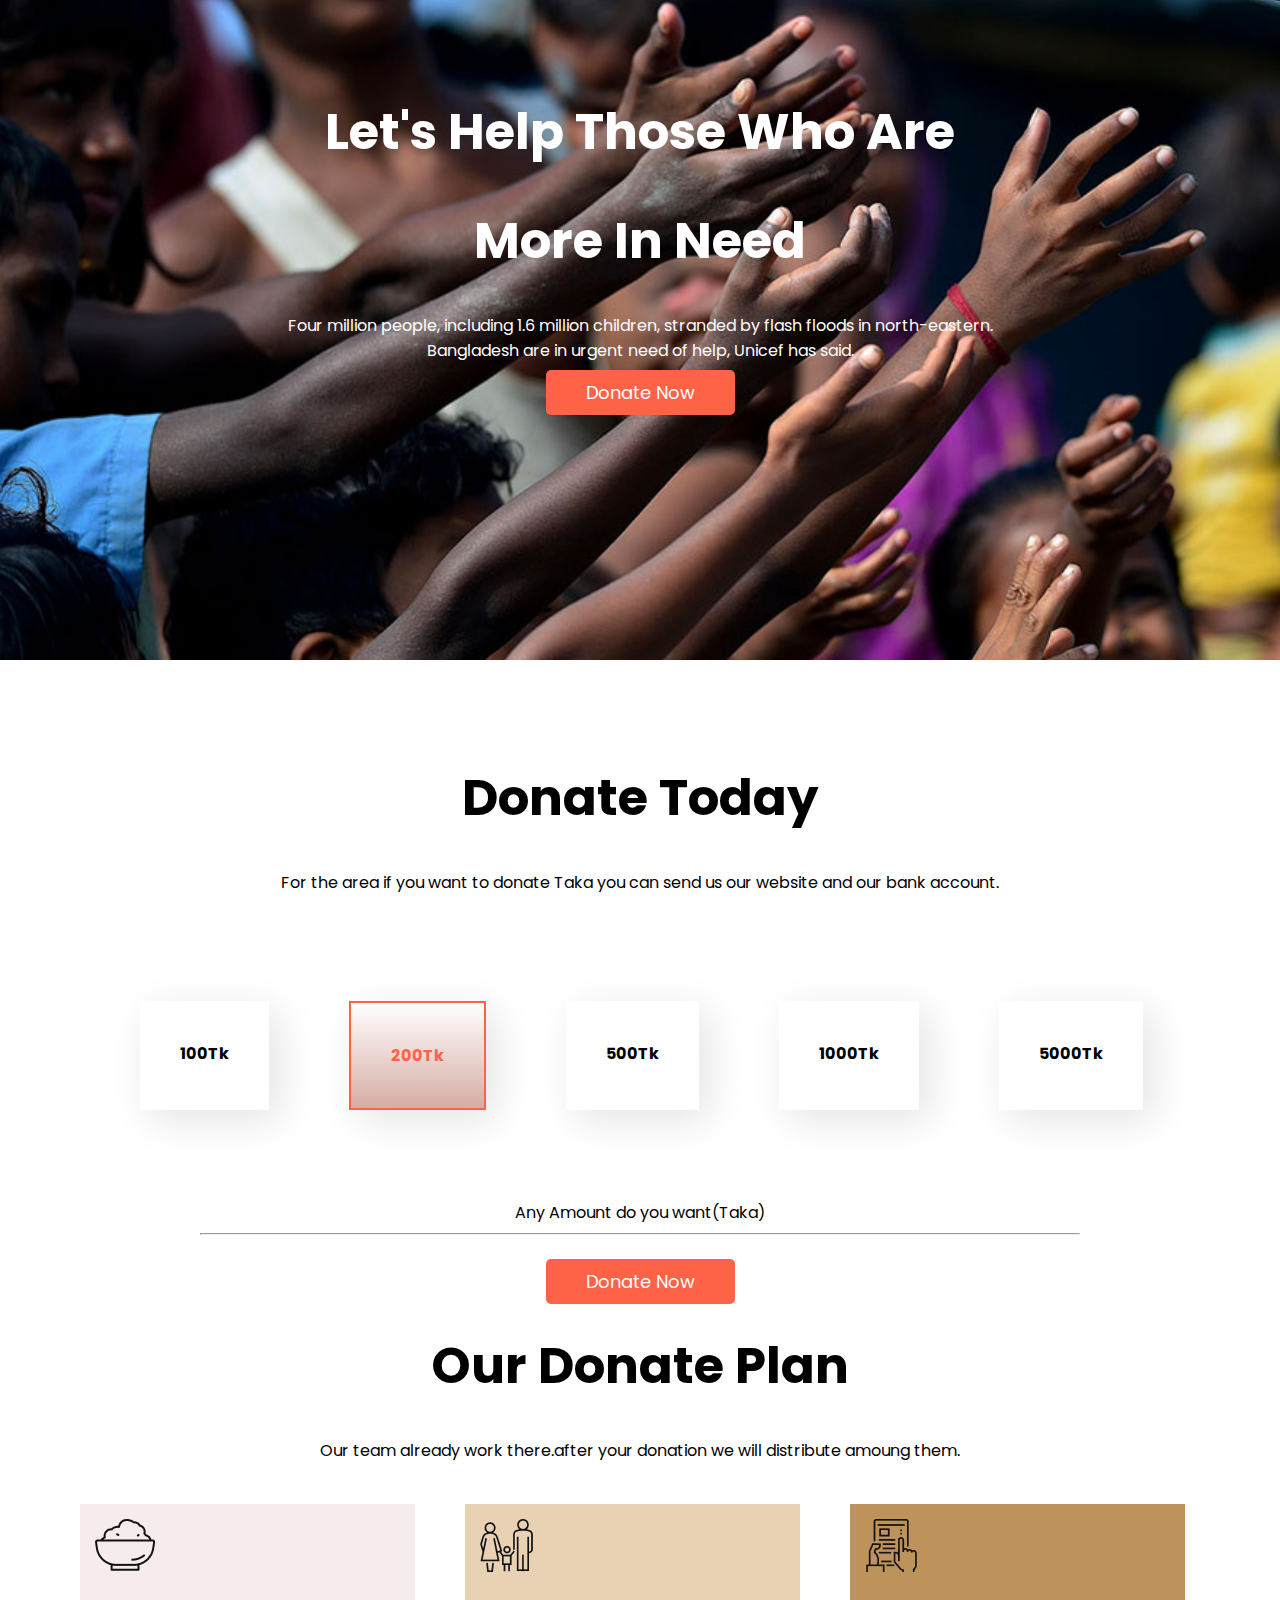
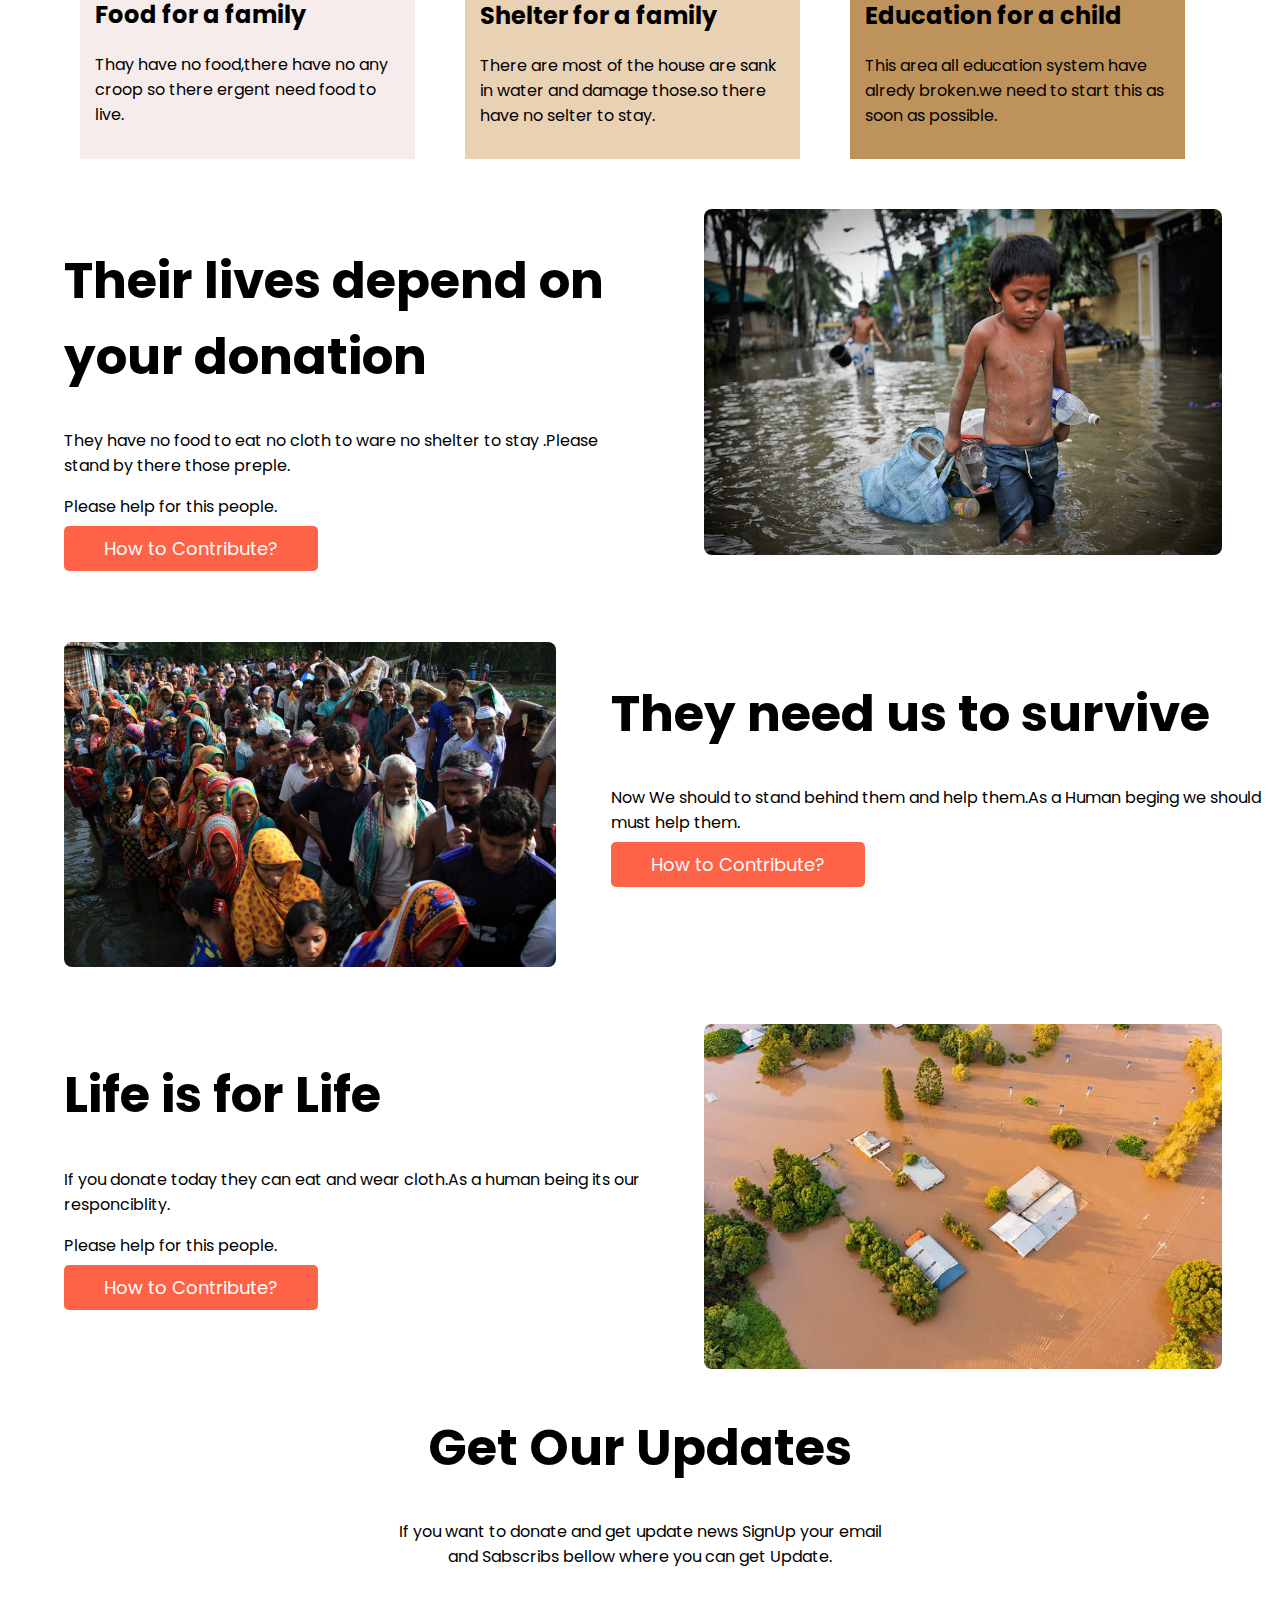
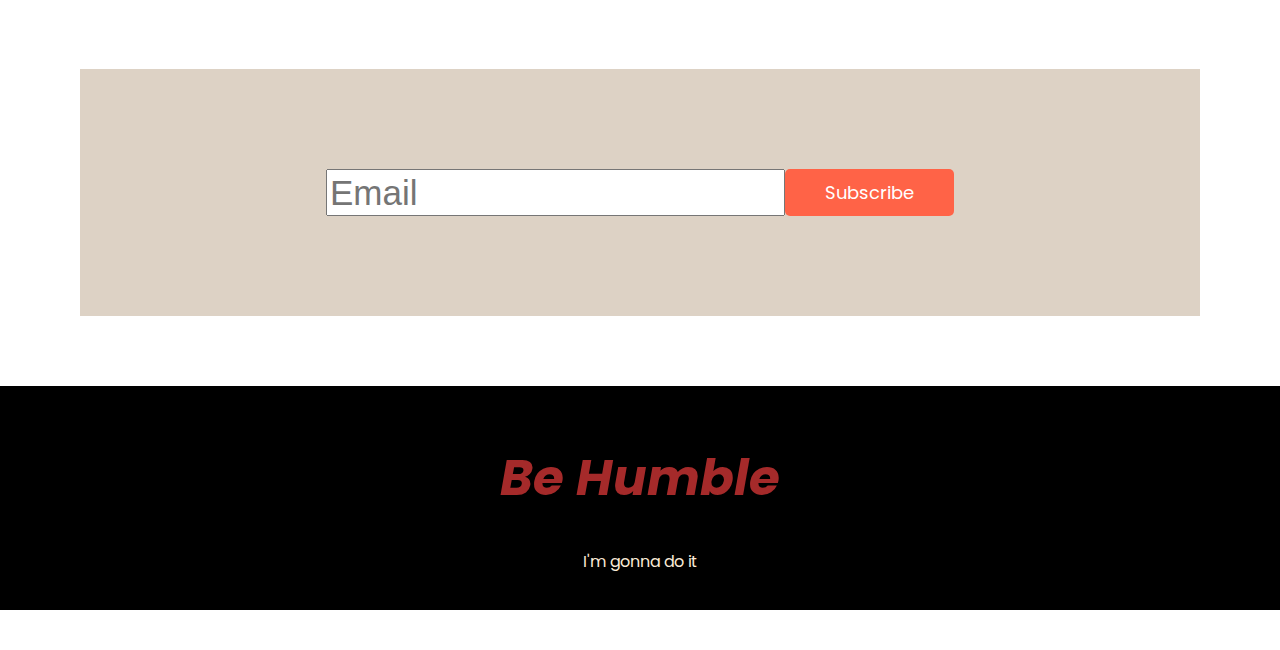
==== index.html @ 3314de48 "a commit" ====
<!DOCTYPE html>
<html lang="en">

<head>
    <meta charset="UTF-8">
    <meta http-equiv="X-UA-Compatible" content="IE=edge">
    <meta name="viewport" content="width=device-width, initial-scale=1.0">
    <title>Life is for Life</title>
    <!-- favicon link -->
    <link rel="shortcut icon" href="images/donation9.jpg" type="image/x-icon">
    <!-- google font start here -->
    <link rel="preconnect" href="https://fonts.googleapis.com">
    <link rel="preconnect" href="https://fonts.gstatic.com" crossorigin>
    <link href="https://fonts.googleapis.com/css2?family=Poppins&display=swap" rel="stylesheet">
    <!-- google font end here -->

    <link rel="stylesheet" href="style.css">

</head>

<body>
    <section class="first-section">
        <div class="help-section">
            <h1>Let's Help Those Who Are </h1>
            <h1>More In Need</h1>
            <p>Four million people, including 1.6 million children, stranded by flash floods in north-eastern.
                <br>Bangladesh are in urgent need of help, Unicef has said.
            </p>
            <a id="donate" class="donate-button" href="https://www.linkedin.com/in/aminul-islam-khan-orange-23259a234/"
                target="_blank">Donate Now</a>

        </div>
    </section>
    <!-- First Section End Here And second Section Start -->


    <section class="second-section">

        <h1>Donate Today</h1>
        <p>For the area if you want to donate Taka you can send us our website and our bank account.</p>
        <div class="amount">
            <div class="taka"><b>100Tk</b></div>
            <div id="red-mark" class="taka"><b>200Tk</b></div>
            <div class="taka"><b>500Tk</b></div>
            <div class="taka"><b>1000Tk</b></div>
            <div class="taka"><b>5000Tk</b></div>

        </div>
        Any Amount do you want(Taka)
        <hr><br>
        <span class="second-donate-button"> <a id="donate" class="donate-button"
                href="https://www.linkedin.com/in/aminul-islam-khan-orange-23259a234/" target="_blank">Donate
                Now</a></span>

    </section>
    <!-- Second section End Here and Third Section Start -->


    <section class="third-section">
        <div class="donate-plan">
            <h1>Our Donate Plan</h1>
            <p>Our team already work there.after your donation we will distribute amoung them.</p><br>

        </div>
        <div class="there-part">
            <div class="box-width food">
                <img src="icon/food.png" alt="">
                <h2>Food for a family</h2>
                <p>Thay have no food,there have no any croop so there ergent need food to live.</p>


            </div>


            <div class="box-width shelter">
                <img src="icon/shelter.png" alt="">

                <h2>Shelter for a family</h2>
                <p>There are most of the house are sank in water and damage those.so there have no selter to stay.
                </p>
            </div>


            <div class="box-width education ">
                <img src="icon/Frame-1.png" alt="">
                <h2>Education for a child</h2>
                <p>This area all education system have alredy broken.we need to start this as soon as possible.</p>
            </div>

        </div>

    </section>



    <!-- Third section End Here -->
    <!-- Now Start Forth Section -->




    <section class="forth-section">
        <div class="half-width">
            <div class="border">
                <h1>Their lives depend on
                    your donation</h1>
            </div>


            <p>They have no food to eat no cloth to ware no shelter to stay .Please stand by there those preple.
            </p>
            <p>
                Please help for this people.

            </p>
            <a class="donate-button" target="_blank"
                href="https://www.linkedin.com/in/aminul-islam-khan-orange-23259a234/">How to Contribute?</a>
        </div>
        <div class="half-width"><img src="images/donation9.jpg" alt="">
        </div>



    </section>
    <!-- Section Forth End here And Fifth start here -->

    <section>
        <div class="fifth-section">
            <div class="half-width"><img src="images/donation7.jpg" alt="">
            </div>
            <div class="border">
                <h1>They need us to survive</h1>
                <p>Now We should to stand behind them and help them.As a Human beging we should must help them.</p>
                <a class="donate-button" target="_blank"
                    href="https://www.linkedin.com/in/aminul-islam-khan-orange-23259a234/">How to Contribute?</a>
            </div>
        </div>

        </div>

    </section>
    <!-- Fifth Section End here -->


    <!-- Now Start Sixs Section here -->
    <section class="forth-section Six-number-section">
        <div class="half-width">
            <div class="border">
                <h1>Life is for Life</h1>
            </div>


            <p>If you donate today they can eat and wear cloth.As a human being its our responciblity.
            </p>
            <p>
                Please help for this people.

            </p>
            <a class="donate-button" target="_blank"
                href="https://www.linkedin.com/in/aminul-islam-khan-orange-23259a234/">How to Contribute?</a>
        </div>
        <div class="half-width"><img src="images/a.jpeg" alt="">
        </div>



    </section>


    <!-- Six section End here And seventh section start here -->
    <section>
        <div class="seven-section">
            <h1>Get Our Updates</h1>
            <p>If you want to donate and get update news SignUp your email<br>and Sabscribs bellow where you can get
                Update.</p>

        </div>

        <div id="mail" class="email-section">
            <input class="subcribe-mail" type="email" name="" id="" placeholder="Email">
            <a class="donate-button" target="_blank"
                href="https://www.linkedin.com/in/aminul-islam-khan-orange-23259a234/">Subscribe</a>
        </div>

    </section>


</body>
<footer>
    <div class="last-class-for-foter">
        <h1 class="humble">Be Humble</h1>
        <p class="do-it">I'm gonna do it</p>
    </div>
</footer>

</html>
---- style.css ----
body {
    font-family: 'Poppins', sans-serif;
    margin: 0;
}

/* First section style start here */
h1 {
    font-size: 50px;
}

.help-section {
    color: white;
    text-align: center;
    padding-top: 100px;


}

.first-section {
    width: auto;
    height: 700px;
    background-image: url(images/donation13.jpg);
    background-repeat: no-repeat;
    background-size: 100%;
    margin-top: -40px;

}

.donate-button {
    text-decoration: none;
    font-size: 18px;
    color: white;
    background-color: tomato;
    border-radius: 5px;
    padding: 10px 40px;

}

/* second section style start here */
.second-section {
    margin-top: 100px;
    text-align: center;
}

.amount {
    display: flex;
    width: 20%;
    margin-left: 50px;
    padding: 50px;
}

.taka {
    padding: 40px;
    margin: 40px;
    box-shadow: 10px 10px 40px rgb(230, 228, 228);
}

#red-mark {
    border: 2px solid tomato;
    background-image: linear-gradient(white, rgba(212, 165, 157, 0.925));
    color: tomato;

}

.second-donate-button {
    margin-top: 100px;

    margin-bottom: 100px;
}

hr {
    margin-left: 200px;
    margin-right: 200px;
}

.other-taka {
    color: gray;
}

/* second section End here */
/* Now Start third section Style */


.donate-plan {
    text-align: center;
}

.there-part {
    display: flex;
    margin-left: 30px;
    margin-right: 30px;

}

.box-width {
    width: 25%;
    margin-left: 50px;
}

.food {
    background-color: rgba(245, 234, 234, 0.911);
    padding: 15px 15px;
}

.shelter {
    background-color: rgba(228, 199, 164, 0.829);
    padding: 15px 15px;
}

.education {
    background-color: rgba(177, 127, 61, 0.849);
    padding: 15px 15px;
}



/* Forth section Style start now */


.half-width {
    width: 50%;
    padding-left: 5%;
}

.half-width img {
    width: 90%;
    border-radius: 8px;
}

.forth-section {
    display: flex;
    margin-top: 50px;
}

/* section forth End here Section fivth And Sixs Style now */
.fifth-section {
    display: flex;
    margin-top: 80px;
}



/* here Section Seven start now */
.seven-section {
    text-align: center;
}

.email-section {
    text-align: center;
    margin: 100px 80px;
    background-color: rgb(221, 210, 197);
    display: flex;
    padding-left: 200px;
    justify-content: center;
    justify-items: center;

    margin-bottom: 70px;
}

#mail {
    padding: 100px;

}

.subcribe-mail {
    font-size: 35px;
}


/* here Footer Style start  */
footer {
    text-align: center;
    background-color: black;

}

.humble {
    font-style: italic;
    color: brown;


}

.do-it {
    color: antiquewhite;


}

.last-class-for-foter {
    padding: 20px;
}
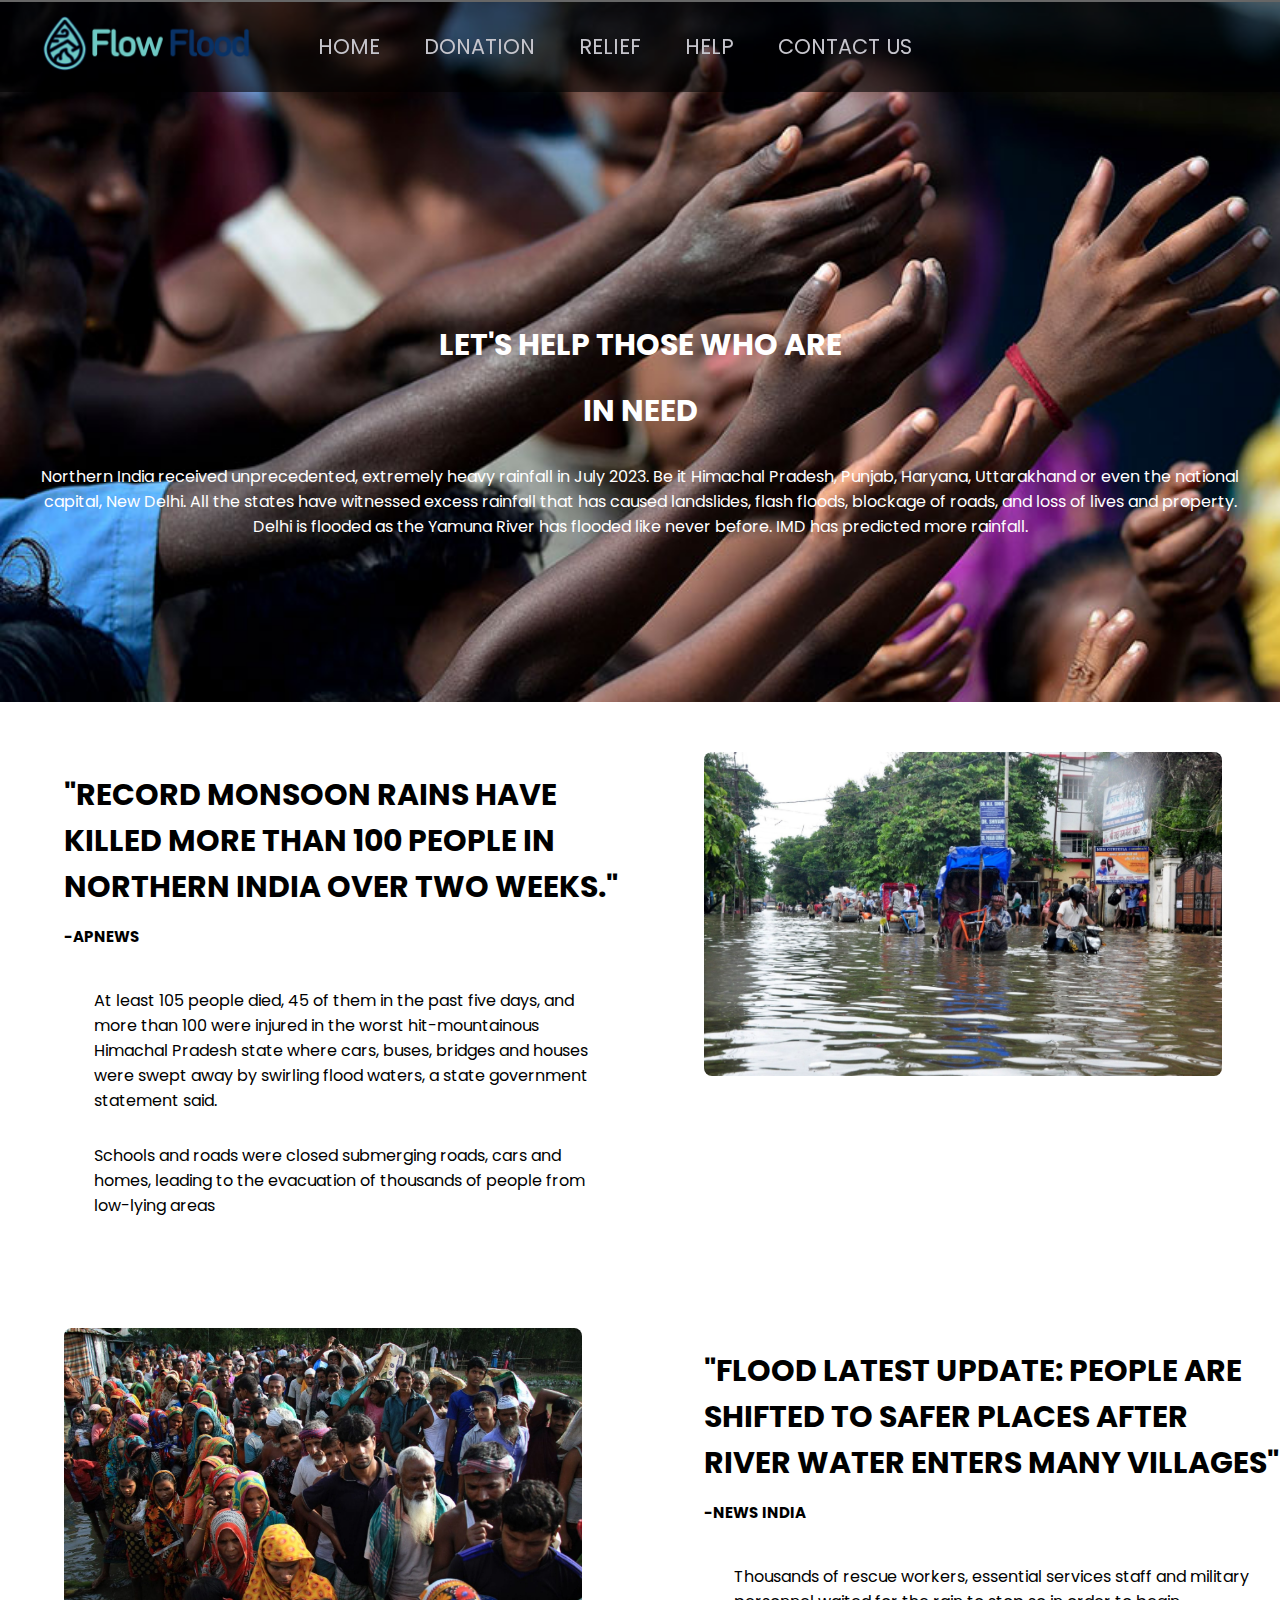
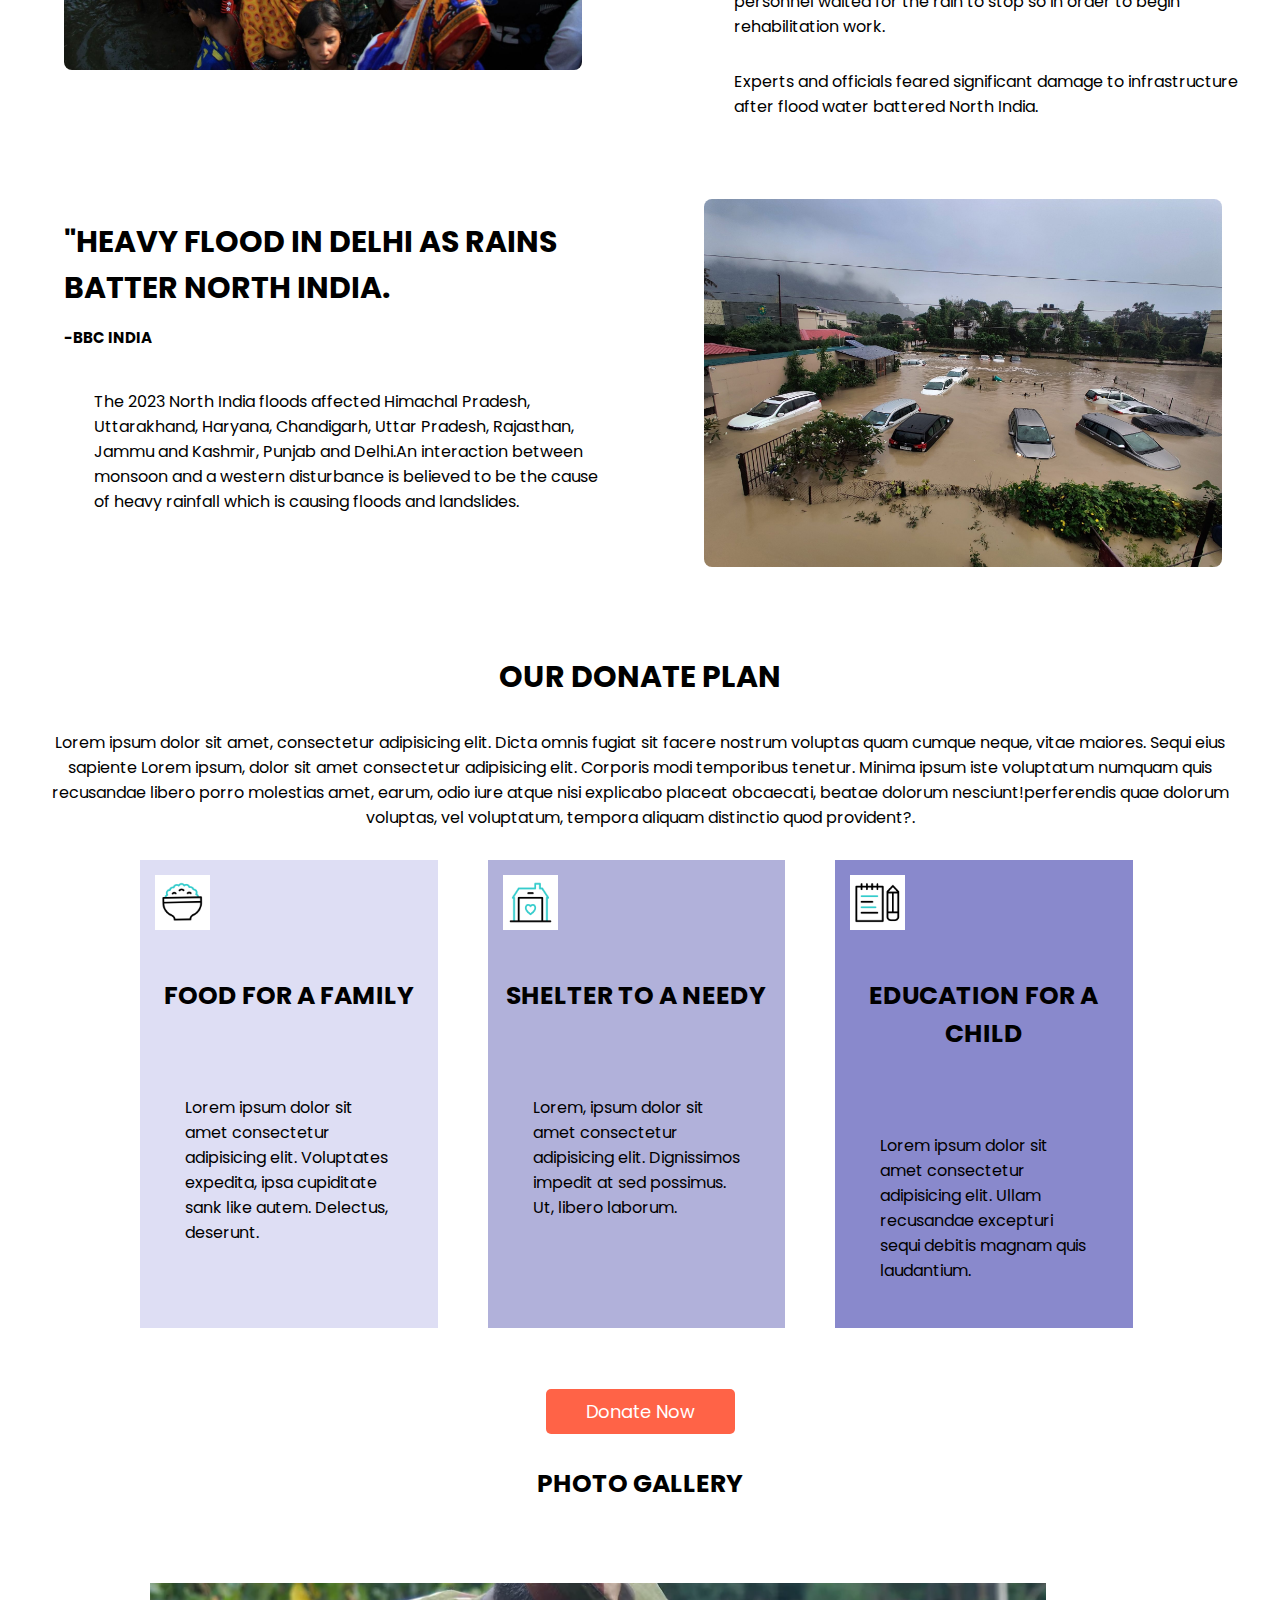
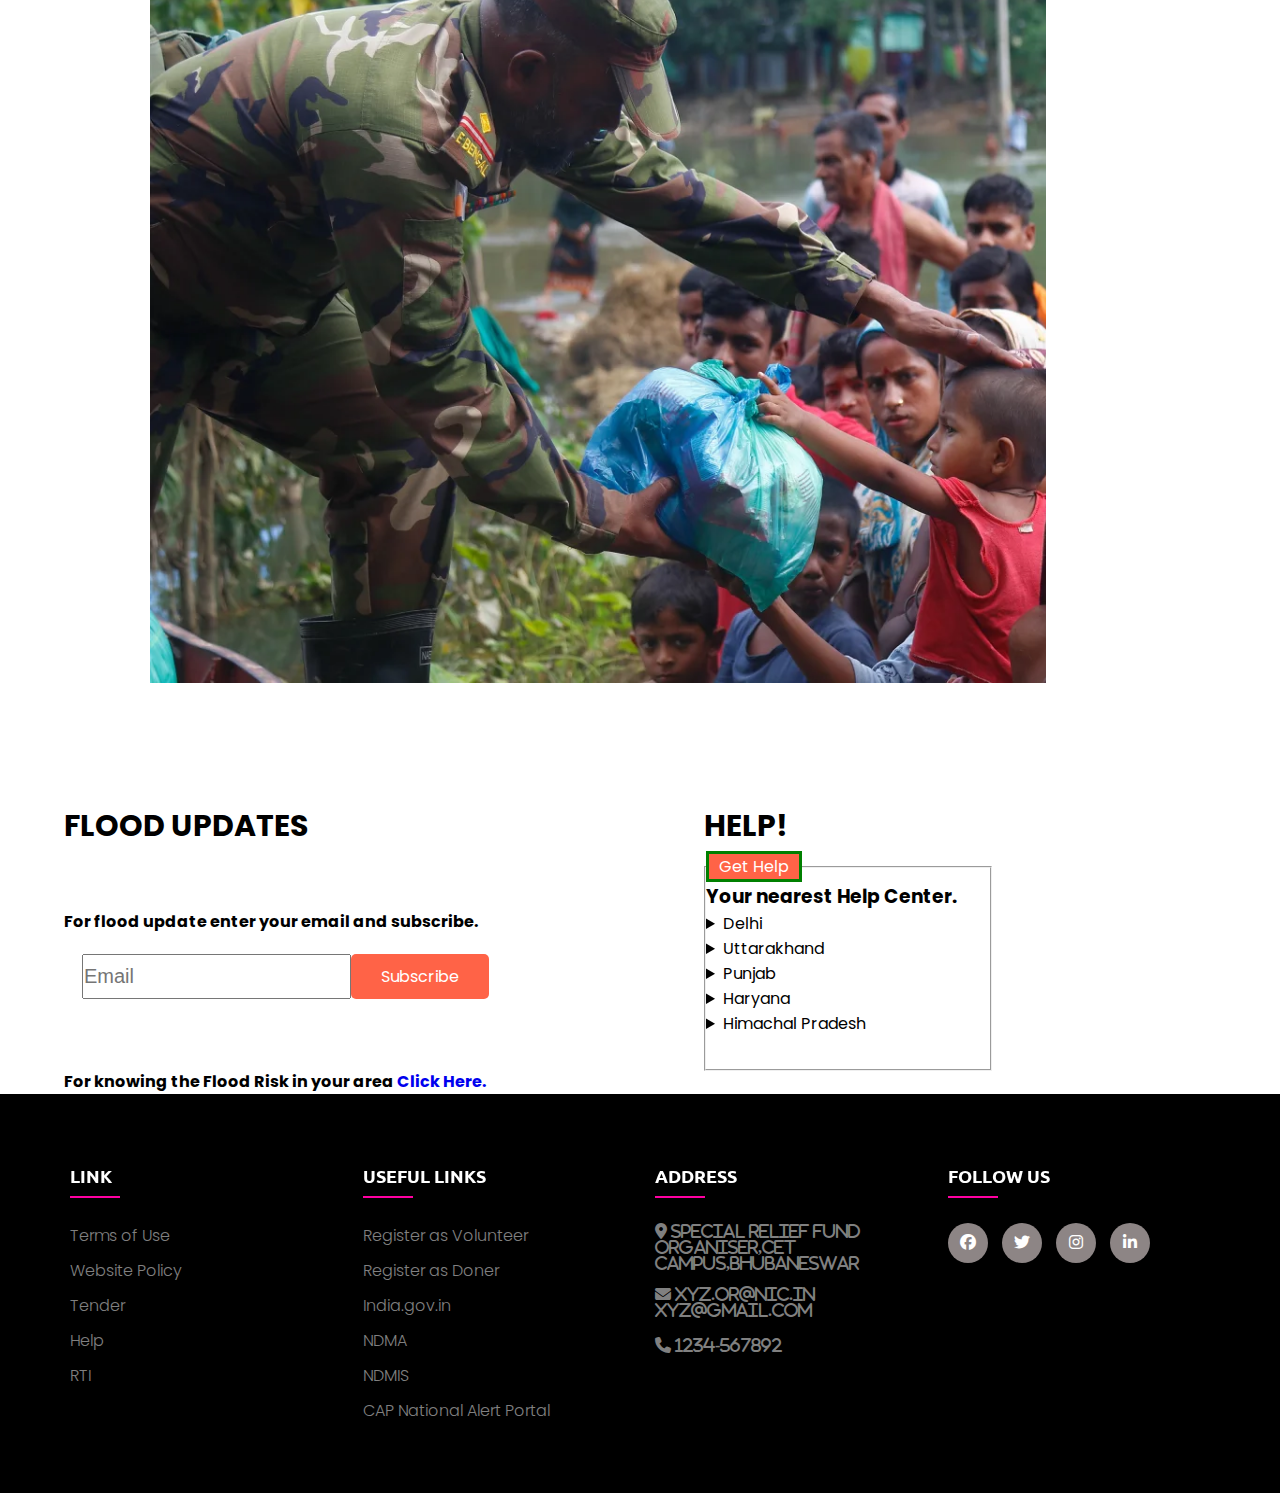
==== commit 0dab1ceb: "images" ====
--- a/index.html
+++ b/index.html
@@ -5,191 +5,273 @@
     <meta charset="UTF-8">
     <meta http-equiv="X-UA-Compatible" content="IE=edge">
     <meta name="viewport" content="width=device-width, initial-scale=1.0">
-    <title>Life is for Life</title>
-    <!-- favicon link -->
-    <link rel="shortcut icon" href="images/donation9.jpg" type="image/x-icon">
-    <!-- google font start here -->
-    <link rel="preconnect" href="https://fonts.googleapis.com">
-    <link rel="preconnect" href="https://fonts.gstatic.com" crossorigin>
+    <title>Flow Flood</title>
+
+
     <link href="https://fonts.googleapis.com/css2?family=Poppins&display=swap" rel="stylesheet">
-    <!-- google font end here -->
-
+    
+    <link rel="stylesheet" type="text/css" href="https://cdnjs.cloudflare.com/ajax/libs/font-awesome/6.4.0/css/all.min.css">
     <link rel="stylesheet" href="style.css">
 
 </head>
 
 <body>
-    <section class="first-section">
+    <nav id="navbar">
+        <div id="logo">
+            <img src="icon/logo.png" alt="flowflood.com">
+        </div>
+        <ul>
+            <li class="item"><a href="#">HOME</a></li>
+            <li class="item"><a href="#forth-section">DONATION</a></li>
+            <li class="item"><a href="#fifth-section">RELIEF</a></li>
+            <li class="item"><a href="#help">HELP</a></li>
+            <li class="item"><a href="#footer">CONTACT US</a></li>
+        </ul>
+    </nav>
+
+
+    <section class="first-section" >
         <div class="help-section">
             <h1>Let's Help Those Who Are </h1>
-            <h1>More In Need</h1>
-            <p>Four million people, including 1.6 million children, stranded by flash floods in north-eastern.
-                <br>Bangladesh are in urgent need of help, Unicef has said.
-            </p>
-            <a id="donate" class="donate-button" href="https://www.linkedin.com/in/aminul-islam-khan-orange-23259a234/"
-                target="_blank">Donate Now</a>
-
-        </div>
-    </section>
-    <!-- First Section End Here And second Section Start -->
+            <h1>In Need</h1>
+            <p>Northern India received unprecedented, extremely heavy rainfall in July 2023. Be it Himachal Pradesh, Punjab, Haryana, Uttarakhand or even the national capital, New Delhi.
+                All the states have witnessed excess rainfall that has caused landslides, flash floods, blockage of roads, and loss of lives and property.
+                Delhi is flooded as the Yamuna River has flooded like never before. IMD has predicted more rainfall. 
+            </p>
+        </div>
+    </section>
+
+
 
 
     <section class="second-section">
-
-        <h1>Donate Today</h1>
-        <p>For the area if you want to donate Taka you can send us our website and our bank account.</p>
-        <div class="amount">
-            <div class="taka"><b>100Tk</b></div>
-            <div id="red-mark" class="taka"><b>200Tk</b></div>
-            <div class="taka"><b>500Tk</b></div>
-            <div class="taka"><b>1000Tk</b></div>
-            <div class="taka"><b>5000Tk</b></div>
-
-        </div>
-        Any Amount do you want(Taka)
-        <hr><br>
-        <span class="second-donate-button"> <a id="donate" class="donate-button"
-                href="https://www.linkedin.com/in/aminul-islam-khan-orange-23259a234/" target="_blank">Donate
-                Now</a></span>
-
-    </section>
-    <!-- Second section End Here and Third Section Start -->
-
-
-    <section class="third-section">
-        <div class="donate-plan">
-            <h1>Our Donate Plan</h1>
-            <p>Our team already work there.after your donation we will distribute amoung them.</p><br>
-
-        </div>
-        <div class="there-part">
-            <div class="box-width food">
-                <img src="icon/food.png" alt="">
-                <h2>Food for a family</h2>
-                <p>Thay have no food,there have no any croop so there ergent need food to live.</p>
-
-
-            </div>
-
-
-            <div class="box-width shelter">
-                <img src="icon/shelter.png" alt="">
-
-                <h2>Shelter for a family</h2>
-                <p>There are most of the house are sank in water and damage those.so there have no selter to stay.
-                </p>
-            </div>
-
-
-            <div class="box-width education ">
-                <img src="icon/Frame-1.png" alt="">
-                <h2>Education for a child</h2>
-                <p>This area all education system have alredy broken.we need to start this as soon as possible.</p>
-            </div>
-
-        </div>
-
-    </section>
-
-
-
-    <!-- Third section End Here -->
-    <!-- Now Start Forth Section -->
-
-
-
-
-    <section class="forth-section">
         <div class="half-width">
             <div class="border">
-                <h1>Their lives depend on
-                    your donation</h1>
-            </div>
-
-
-            <p>They have no food to eat no cloth to ware no shelter to stay .Please stand by there those preple.
+                <h1>"Record monsoon rains have killed more than 100 people in northern India over two weeks."</h1>
+                <h6>-APNEWS</h6>
+            </div>
+            <p>At least 105 people died, 45 of them in the past five days, and more than 100 were injured in the worst hit-mountainous Himachal Pradesh state where cars, buses, bridges and houses were swept away by swirling flood waters, a state government statement said. 
             </p>
             <p>
-                Please help for this people.
-
-            </p>
-            <a class="donate-button" target="_blank"
-                href="https://www.linkedin.com/in/aminul-islam-khan-orange-23259a234/">How to Contribute?</a>
-        </div>
-        <div class="half-width"><img src="images/donation9.jpg" alt="">
-        </div>
-
-
-
-    </section>
-    <!-- Section Forth End here And Fifth start here -->
+                Schools and roads were closed
+                submerging roads, cars and homes,<tr> leading to the evacuation of thousands of people from </tr>low-lying areas
+            </p>
+        </div>
+        <div class="half-width"><img src="images/flood1.jpeg" alt="">
+        </div>
+    </section>
+
+
 
     <section>
-        <div class="fifth-section">
-            <div class="half-width"><img src="images/donation7.jpg" alt="">
-            </div>
+        <div class="third-section">
+            <div class="half-width">
+                <img src="images/flood2.jpg" alt="">
+            </div>
+            <div class="half-width">
             <div class="border">
-                <h1>They need us to survive</h1>
-                <p>Now We should to stand behind them and help them.As a Human beging we should must help them.</p>
-                <a class="donate-button" target="_blank"
-                    href="https://www.linkedin.com/in/aminul-islam-khan-orange-23259a234/">How to Contribute?</a>
-            </div>
-        </div>
-
-        </div>
-
-    </section>
-    <!-- Fifth Section End here -->
-
-
-    <!-- Now Start Sixs Section here -->
-    <section class="forth-section Six-number-section">
+                <h1>"Flood Latest Update: people are Shifted To Safer Places After river Water Enters many villages"</h1>
+                <h6>-NEWS INDIA</h6>
+            </div>
+            <P>
+                Thousands of rescue workers, essential services staff and military personnel waited for the rain to stop so in order to begin rehabilitation work.
+            </p>
+            <p>
+                Experts and officials feared significant damage to infrastructure after  flood water battered North India.
+            </p>
+            </div>
+        </div>
+    </section>
+
+
+
+
+    <section class="second-section Six-number-section">
         <div class="half-width">
             <div class="border">
-                <h1>Life is for Life</h1>
-            </div>
-
-
-            <p>If you donate today they can eat and wear cloth.As a human being its our responciblity.
-            </p>
-            <p>
-                Please help for this people.
-
-            </p>
-            <a class="donate-button" target="_blank"
-                href="https://www.linkedin.com/in/aminul-islam-khan-orange-23259a234/">How to Contribute?</a>
-        </div>
-        <div class="half-width"><img src="images/a.jpeg" alt="">
-        </div>
-
-
-
-    </section>
-
-
-    <!-- Six section End here And seventh section start here -->
-    <section>
-        <div class="seven-section">
-            <h1>Get Our Updates</h1>
-            <p>If you want to donate and get update news SignUp your email<br>and Sabscribs bellow where you can get
-                Update.</p>
-
-        </div>
-
-        <div id="mail" class="email-section">
-            <input class="subcribe-mail" type="email" name="" id="" placeholder="Email">
-            <a class="donate-button" target="_blank"
-                href="https://www.linkedin.com/in/aminul-islam-khan-orange-23259a234/">Subscribe</a>
-        </div>
-
-    </section>
-
+                <h1>"heavy Flood in Delhi as rains batter north India.</h1>
+                <h6>-BBC INDIA</h6>
+            </div>
+            <p>The 2023 North India floods affected Himachal Pradesh, Uttarakhand, Haryana, Chandigarh, Uttar Pradesh, Rajasthan, Jammu and Kashmir, Punjab and Delhi.An interaction between monsoon and a western disturbance is believed to be the cause of heavy rainfall which is causing floods and landslides.
+            </p>
+        </div>
+        <div class="half-width"><img src="images/flood4.jpg" alt="">
+        </div>
+    </section>
+
+
+
+
+
+    
+    <section class="forth-section" id="forth-section">
+        <div class="donate-plan">
+            <h1 id="plan">Our Donate Plan</h1>
+            <p id="plan">Lorem ipsum dolor sit amet, consectetur adipisicing elit. Dicta omnis fugiat sit facere nostrum voluptas quam cumque neque, vitae maiores. Sequi eius sapiente Lorem ipsum, dolor sit amet consectetur adipisicing elit. Corporis modi temporibus tenetur. Minima ipsum iste voluptatum numquam quis recusandae libero porro molestias amet, earum, odio iure atque nisi explicabo placeat obcaecati, beatae dolorum nesciunt!perferendis quae dolorum voluptas, vel voluptatum, tempora aliquam distinctio quod provident?.</p>
+
+        </div>
+        <div class="three-part">
+            <div class="box-width donatefood">
+                <img id="pic" src="icon/rice.gif" alt="">
+                <h2>Food for a family</h2>
+                <p>Lorem ipsum dolor sit amet consectetur adipisicing elit. Voluptates expedita, ipsa cupiditate sank like autem. Delectus, deserunt.</p>
+            </div>
+
+            <div class="box-width donateshelter">
+                <img id="pic" src="icon/shelter.gif" alt="">
+
+                <h2>Shelter to a needy</h2>
+                <p>Lorem, ipsum dolor sit amet consectetur adipisicing elit. Dignissimos impedit at sed possimus. Ut, libero laborum.
+                </p>
+            </div>
+
+            <div class="box-width donateeducation ">
+                <img id="pic" src="icon/notebook.gif" alt="">
+                <h2>Education for a child</h2>
+                <p>Lorem ipsum dolor sit amet consectetur adipisicing elit. Ullam recusandae excepturi sequi debitis magnam quis laudantium.</p>
+            </div>
+
+        </div>
+
+        <div class="button-section">
+            <a id="donate" class="donate-button" href="https://cloud.info.unicef.org/become-a-member?utm_id=7015q0000004t9MAAQ&utm_source=google&utm_medium=cpc&utm_campaign=Generic_Search&adgroupid=144897035944&utm_term=donation%20ngo&campaignid=17569150762&adgroupid=144897035944&adid=605949172696&gad=1&gclid=CjwKCAjwwb6lBhBJEiwAbuVUSk_qMQ96brgd8uR2pLHYAf7dkxC4FjOWPz4ctaDTxfpVh9VEJf_GSBoC-hkQAvD_BwE"
+            target="_blank">Donate Now</a>
+        </div>
+
+    </section>
+
+
+
+
+    <section class="fifth-section" id="fifth-section">
+        <h2>PHOTO GALLERY</h2>
+        <div class="slider-frame">
+            <div class="slide-images" id="imgcontainer">
+                    <div class="img-container" >
+                        <img src="images/relief1.webp">
+                    </div>
+                    <div class="img-container" >
+                        <img src="images/relief2.jpg">
+                    </div>
+                    <div class="img-container" >
+                        <img src="images/relief3.webp">
+                    </div>
+            </div>
+        </div>
+    </section>
+
+
+
+
+
+
+    
+    <section class="sixth-section">
+        <div class="half-width"> 
+            <h1>Flood Updates</h1>
+            <h4>For flood update enter your email and subscribe.</h4>
+
+            <div id="mail" class="email-section">
+                <input class="subcribe-mail" type="email" name="" id="" placeholder="Email">
+                <a class="subscribe-button" target="_blank"
+                    href="https://srcodisha.nic.in/mobileno-register.php">Subscribe</a>
+            </div>
+
+            <div class="fifth-section">
+                <h4>For knowing the Flood Risk in your area <a href="https://ffs.india-water.gov.in/">Click Here.</a></h4>
+            </div>
+        </div>
+
+        <div class="half-width" id="help">
+            <h1>help!</h1>
+            <form action="">
+                <fieldset>
+                    <legend>Get Help</legend>
+                    <h3>Your nearest Help Center.</h3>
+                    <details>
+                        <summary>Delhi</summary>
+                        <h5>CONTACT: 4734887245</h5>
+                        <h5>ADDRESS: xyz,XYZ</h5>
+                    </details>
+                    <details>
+                        <summary>Uttarakhand</summary>
+                        <h5>CONTACT: 4734887245</h5>
+                        <h5>ADDRESS: xyz,XYZ</h5>
+                    </details>
+                    <details>
+                        <summary>Punjab</summary>
+                        <h5>CONTACT: 4734887245</h5>
+                        <h5>ADDRESS: xyz,XYZ</h5>
+                    </details>
+                    <details>
+                        <summary>Haryana</summary>
+                        <h5>CONTACT: 4734887245</h5>
+                        <h5>ADDRESS: xyz,XYZ</h5>
+                    </details>
+                    <details>
+                        <summary>Himachal Pradesh</summary>
+                        <h5>CONTACT: 4734887245</h5>
+                        <h5>ADDRESS: xyz,XYZ</h5>
+                    </details>
+                </fieldset>
+            </form>
+        </div>
+    </section>
 
 </body>
-<footer>
-    <div class="last-class-for-foter">
-        <h1 class="humble">Be Humble</h1>
-        <p class="do-it">I'm gonna do it</p>
+
+
+
+
+
+<footer class="footer" id="footer">
+    <div class="container">
+        <div class="row">
+
+            <div class="footer-col">
+                <h5>LINK</h5>
+                <ul>
+                    <li><a href="https://ndma.gov.in/terms-and-conditions">Terms of Use</a></li>
+                    <li><a href="https://ndma.gov.in/website-policy">Website Policy</a></li>
+                    <li><a href="https://ndma.gov.in/tender">Tender</a></li>
+                    <li><a href="https://ndma.gov.in/help">Help</a></li>
+                    <li><a href="https://ndma.gov.in/rti-0">RTI</a></li>
+                </ul>
+            </div>
+
+            <div class="footer-col">
+                <h5>USEFUL LINKS</h5>
+                <ul>
+                    <li><a href="https://self4society.mygov.in/">Register as Volunteer</a></li>
+                    <li><a href="https://self4society.mygov.in/indiafightscovid19/">Register as Doner</a></li>
+                    <li><a href="https://www.india.gov.in/">India.gov.in</a></li>
+                    <li><a href="http://www.ndma.gov.in/en/">NDMA</a></li>
+                    <li><a href="https://ndmindia.mha.gov.in/ndmis">NDMIS</a></li>
+                    <li><a href="https://sachet.ndma.gov.in/">CAP National Alert Portal</a></li>
+                </ul>
+            </div>
+
+            <div class="footer-col">
+                <h5>ADDRESS</h5>
+                <ul>
+                    <li><a href="#"><i class="fa-solid fa-location-dot"> SPECIAL RELIEF FUND ORGANISER,CET CAMPUS,BHUBANESWAR</i></a></li>
+                    <li><a href="#"><i class="fa fa-envelope"> xyz.or@nic.in <br>xyz@gmail.com</i></a></li>
+                    <li><a href="#"><i class="fa-solid fa-phone"> 1234-567892</i></a></li>
+                </ul>
+            </div>
+
+            <div class="footer-col">
+                <h5>FOLLOW US</h5>
+                <div class="social-links">
+                    <a href="#"><i class="fab fa-facebook"></i></a>
+                    <a href="#"><i class="fab fa-twitter"></i></a>
+                    <a href="#"><i class="fab fa-instagram"></i></a>
+                    <a href="#"><i class="fab fa-linkedin-in"></i></a>
+                </div>
+            </div>
+
+
+        </div>
     </div>
 </footer>
 
--- a/style.css
+++ b/style.css
@@ -1,29 +1,144 @@
+@import url('https://fonts.googleapis.com/css2?family=Ubuntu:ital,wght@1,500&display=swap');
+
+
+*{
+    margin: 0;
+    padding: 0;
+    box-sizing: border-box;
+}
+
 body {
     font-family: 'Poppins', sans-serif;
     margin: 0;
 }
 
-/* First section style start here */
+html{
+    scroll-behavior: smooth;
+}
+
+:root{
+    --navbar-height:59px;
+}
+
+#navbar{
+    display: flex;
+    align-items: center;
+    position: sticky;
+    top: 0px;
+}
+
+#navbar ul{
+    display: flex;
+    position: sticky;
+}
+
+#logo{
+    margin: 10px 34px;
+}
+
+#logo img{
+    height: 59px;
+    margin: 3px 6px;
+}
+
+#navbar::before{
+    content: "";
+    background-color: rgb(0, 0, 0);
+    position: absolute;
+    height: 100%;
+    width: 100%;
+    z-index: -1;
+    opacity: .6;
+}
+
+#navbar ul li{
+    list-style: none;
+    font-size: 1.3rem;
+}
+
+#navbar ul li a{
+    color: rgb(198, 197, 204);
+    display: block;
+    padding: 3px 22px;
+    border-radius: 20px;
+    text-decoration: none;
+}
+
+#navbar ul li a:hover{
+    color: black;
+    background-color: white;
+}
+
+@media(max-width:900px){
+    #navbar ul li{
+        font-size: 15px;
+    }
+}
+
+@media(max-width:780px){
+    #navbar{
+        font-size: 10px;
+        flex-direction: column;
+        display: block;
+    }
+}
+
+@media(max-width:470px){
+    #navbar ul{
+        font-size: 10px;
+        flex-direction: column;
+        display: block;
+    }
+}
+
+
 h1 {
-    font-size: 50px;
+    font-size: 30px;
+    margin-top: 20px;
+    margin-bottom: 2px;
+    text-transform: uppercase;
+}
+
+h2{
+    font-size: 25px;
+    text-align: center;
+    margin-top: 40px;
+    margin-bottom: 80px;
+    text-transform: uppercase;
+}
+
+h6{
+    font-size: 15px;
+    margin-top: 15px;
+    margin-bottom: 40px;
+}
+
+h4{
+    margin-top: 60px;
+}
+
+
+a{
+    text-decoration: none;
 }
 
 .help-section {
     color: white;
     text-align: center;
-    padding-top: 100px;
-
-
-}
+    padding-top: 300px;
+}
+
+
+
 
 .first-section {
     width: auto;
     height: 700px;
     background-image: url(images/donation13.jpg);
     background-repeat: no-repeat;
-    background-size: 100%;
-    margin-top: -40px;
-
+    background-size: cover;
+    margin-top: -90px;
+    background-attachment: fixed;
 }
 
 .donate-button {
@@ -33,63 +148,64 @@
     background-color: tomato;
     border-radius: 5px;
     padding: 10px 40px;
-
-}
-
-/* second section style start here */
+}
+
+.button-section {
+    color: white;
+    text-align: center;
+    padding-top: 70px;
+}
+
+
+
+
+
+.half-width {
+    width: 50%;
+    padding-left: 5%;
+}
+
+.half-width img {
+    width: 90%;
+    border-radius: 8px;
+}
+
 .second-section {
-    margin-top: 100px;
-    text-align: center;
-}
-
-.amount {
-    display: flex;
-    width: 20%;
-    margin-left: 50px;
-    padding: 50px;
-}
-
-.taka {
-    padding: 40px;
-    margin: 40px;
-    box-shadow: 10px 10px 40px rgb(230, 228, 228);
-}
-
-#red-mark {
-    border: 2px solid tomato;
-    background-image: linear-gradient(white, rgba(212, 165, 157, 0.925));
-    color: tomato;
-
-}
-
-.second-donate-button {
-    margin-top: 100px;
-
-    margin-bottom: 100px;
-}
-
-hr {
-    margin-left: 200px;
-    margin-right: 200px;
-}
-
-.other-taka {
-    color: gray;
-}
-
-/* second section End here */
-/* Now Start third section Style */
+    display: flex;
+    margin-top: 50px;
+}
+
+
+
+.third-section {
+    display: flex;
+    margin-top: 80px;
+}
+
+
+
 
 
 .donate-plan {
     text-align: center;
 }
 
-.there-part {
-    display: flex;
-    margin-left: 30px;
-    margin-right: 30px;
-
+.three-part {
+    display: flex;
+    margin-left: 90px;
+    margin-right: 0px;
+
+}
+
+@media(max-width:650px){
+    .three-part{
+        font-size: 20px;
+        margin: auto;
+        flex-direction: column;
+    }
+    .three-part p {
+        margin: 0;
+    }
 }
 
 .box-width {
@@ -97,96 +213,263 @@
     margin-left: 50px;
 }
 
-.food {
-    background-color: rgba(245, 234, 234, 0.911);
+.donatefood {
+    background-color: rgb(222, 222, 244);
     padding: 15px 15px;
 }
 
-.shelter {
-    background-color: rgba(228, 199, 164, 0.829);
+.donateshelter {
+    background-color: rgb(177, 177, 218);
     padding: 15px 15px;
 }
 
-.education {
-    background-color: rgba(177, 127, 61, 0.849);
+.donateeducation {
+    background-color: rgb(137, 137, 204);
     padding: 15px 15px;
 }
 
-
-
-/* Forth section Style start now */
-
-
-.half-width {
+img#pic{
+    height: 55px;
+    width: 55px;
+}
+
+p{
+    align-items: center;
+    margin: 30px;
+}
+
+h1#plan{
+    margin-top: 80px;
+}
+
+
+.slider-frame{
+    overflow: hidden;
+    height: 800px;
+    width: 1200px;
+    margin-left: 150px;
+    margin-top: 20px;
+}
+
+@keyframes slide_animation{
+    0% {left:0px;}
+    10% {left:0px;}
+    20% {left:1200px;}
+    30% {left:1200px;}
+    40% {left: 2400px;}
+    50% {left: 2400px;}
+    60% {left: 1200px;}
+    70% {left: 1200px;}
+    80% {left: 0px;}
+    90% {left: 0px;}
+    100% {left:0px;}
+}
+
+
+.slide-images{
+    z-index: -1;
+    width: 3600px;
+    height: 800px;
+    margin: 0 0 0 -2400px;
+    position: relative;
+    -webkit-animation-name: slide_animation;
+    animation-name: slide_animation;
+    -webkit-animation-duration: 33s;
+    animation-duration: 33s;
+    -webkit-animation-iteration-count: infinite;
+    animation-iteration-count: infinite;
+    -webkit-animation-direction: alternate;
+    animation-direction: alternate;
+    -webkit-animation-play-state: running;
+    animation-play-state: running;
+}
+.img-container{
+    height: 80px;
+    width: 1200px;
+    position: relative;
+    float: left;
+}
+
+.img-container img {
+    height: 700px;
+    width: 1200px;
+}
+
+
+@media(max-width:1350px){
+    .slider-frame{
+        width: 70%;
+    }
+}
+
+@media(max-width:800px){
+    .slider-frame{
+        width: 50%;
+        height: 400px;
+    }
+}
+
+
+
+
+.email-section {
+    text-align: center;
+    margin: 10px 8px;
+    display: flex;
+    padding-left: 100px;
+    justify-items: center;
+}
+
+#mail {
+    padding: 10px;
+}
+
+.subcribe-mail {
+    font-size: 20px;
+}
+
+.subscribe-button {
+    text-decoration: none;
+    font-size: 16px;
+    color: white;
+    background-color: tomato;
+    border-radius: 5px;
+    padding: 10px 30px;
+}
+
+@media(max-width:450px){
+    .subscribe-button{
+        font-size: 15px;
+        padding: 6px 15px;
+    }
+    .subcribe-mail{
+        font-size: 13px;
+    }
+}
+
+.sixth-section{
+    display: flex;
+}
+
+form{
     width: 50%;
-    padding-left: 5%;
-}
-
-.half-width img {
-    width: 90%;
-    border-radius: 8px;
-}
-
-.forth-section {
-    display: flex;
-    margin-top: 50px;
-}
-
-/* section forth End here Section fivth And Sixs Style now */
-.fifth-section {
-    display: flex;
-    margin-top: 80px;
-}
-
-
-
-/* here Section Seven start now */
-.seven-section {
-    text-align: center;
-}
-
-.email-section {
-    text-align: center;
-    margin: 100px 80px;
-    background-color: rgb(221, 210, 197);
-    display: flex;
-    padding-left: 200px;
-    justify-content: center;
-    justify-items: center;
-
-    margin-bottom: 70px;
-}
-
-#mail {
-    padding: 100px;
-
-}
-
-.subcribe-mail {
-    font-size: 35px;
-}
-
-
-/* here Footer Style start  */
-footer {
-    text-align: center;
+}
+
+fieldset{
+    /* width: 400px; */
+    height: 220px;
+}
+
+legend {
+    display: block;
+    padding-left: 10px;
+    padding-right: 10px;
+    border: 3px solid green;
+    background-color:tomato;
+    color:white;;
+}
+
+@media(max-width:900px){
+    .sixth-section{
+        flex-direction: column;
+    }
+    fieldset{
+        width: 300px;
+    }
+}
+
+
+
+
+.container{
+    max-width: 1170px;
+    margin: auto;
+}
+
+.row{
+    display: flex;
+    flex-wrap: wrap;
+}
+
+ul{
+    list-style: none;
+}
+
+.footer{
     background-color: black;
-
-}
-
-.humble {
-    font-style: italic;
-    color: brown;
-
-
-}
-
-.do-it {
-    color: antiquewhite;
-
-
-}
-
-.last-class-for-foter {
-    padding: 20px;
-}+    padding: 70px 0;
+}
+
+.footer-col{
+    width: 25%;
+    padding: 0 15px;
+}
+
+.footer-col h5{
+    font-size: 18px;
+    color: white;
+    text-transform: capitalize;
+    margin-bottom: 35px;
+    font-family: 'Ubuntu', sans-serif;
+    position: relative;
+}
+
+.footer-col h5::before{
+    content: '';
+    position: absolute;
+    left: 0;
+    bottom: -10px;
+    background-color: rgb(255, 0, 162);
+    height: 2px;
+    box-sizing: border-box;
+    width: 50px;
+}
+
+.footer-col ul li:not(:last-child){
+    margin-bottom: 10px;
+}
+
+.footer-col ul li a{
+    font-size: 16px;
+    text-decoration: none;
+    font-weight: 300;
+    color: grey;
+    display: block;
+}
+
+.footer-col ul li a:hover{
+    color: aliceblue;
+    padding-left: 4px;
+    font-size: 17px;
+}
+
+.footer-col .social-links a{
+    display: inline-block;
+    height: 40px;
+    width: 40px;
+    background-color: rgb(141, 133, 133);
+    margin: 0 10px 10px 0;
+    text-align: center;
+    line-height: 40px;
+    border-radius: 50%;
+    color: white;
+}
+
+.footer-col .social-links a:hover{
+    color: rgb(53, 51, 51);
+    background-color: white;
+}
+
+@media(max-width:975px){
+    .footer-col{
+        width: 50%;
+        margin-bottom: 30px;
+    }
+}
+
+@media(max-width:575px){
+    .footer-col{
+        width: 100%;
+    }
+}
+
